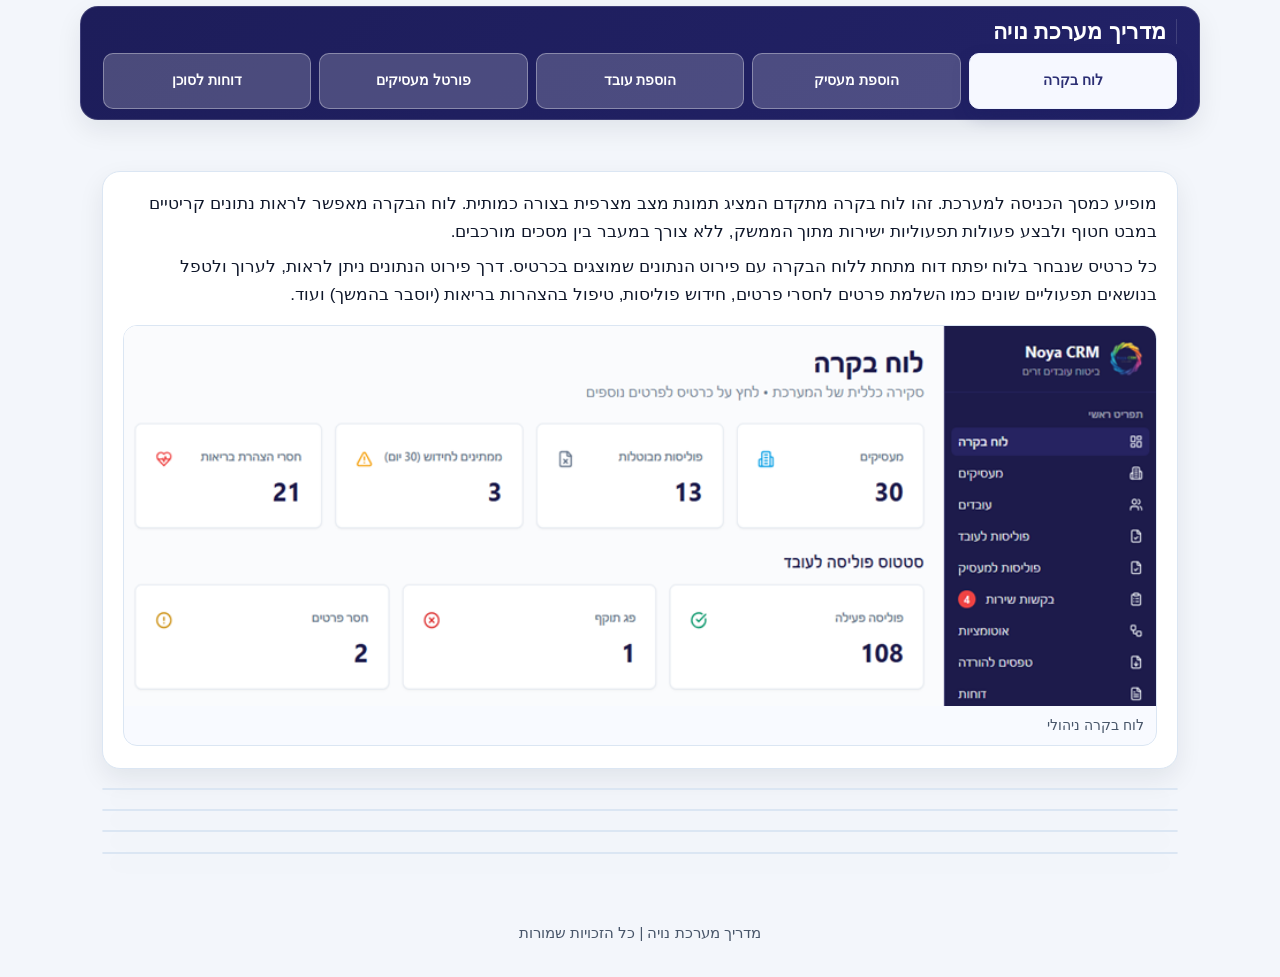
==== index.html @ 9ccfe932 "Add files via upload" ====
<!doctype html>
<html lang="he" dir="rtl">
  <head>
    <meta charset="UTF-8">
    <meta name="viewport" content="width=device-width, initial-scale=1.0, viewport-fit=cover">
    <title>מדריך מערכת נויה</title>
    <link rel="stylesheet" href="styles.css">
  </head>
  <body>
    <header class="hero">
      <div class="container hero-shell">
        <div class="hero-top">
          <div class="brand-lockup">
            <div class="brand-text">
              <h1>מדריך מערכת נויה</h1>
            </div>
          </div>
        </div>
        <div class="topic-tabs" role="tablist" aria-label="נושאים מרכזיים">
          <button class="topic-tab is-active" type="button" data-target="dashboard" aria-pressed="true">לוח בקרה</button>
          <button class="topic-tab" type="button" data-target="new-employer" aria-pressed="false">הוספת מעסיק</button>
          <button class="topic-tab" type="button" data-target="new-employee" aria-pressed="false">הוספת עובד</button>
          <button class="topic-tab" type="button" data-target="portal" aria-pressed="false">פורטל מעסיקים</button>
          <button class="topic-tab" type="button" data-target="agent-reports" aria-pressed="false">דוחות לסוכן</button>
        </div>
      </div>
    </header>
    <main class="container">
      <section class="card section topic-section" id="dashboard">
        <details class="topic-details">
          <summary class="topic-strip">
            <h2 class="topic-strip__title">לוח בקרה ניהולי</h2>
            <span class="topic-strip__chevron" aria-hidden="true"></span>
          </summary>
          <div class="topic-strip__body">
            <p>מופיע כמסך הכניסה למערכת. זהו לוח בקרה מתקדם המציג תמונת מצב מצרפית בצורה כמותית. לוח הבקרה מאפשר לראות נתונים קריטיים במבט חטוף ולבצע פעולות תפעוליות ישירות מתוך הממשק, ללא צורך במעבר בין מסכים מורכבים.</p>
            <p>כל כרטיס שנבחר בלוח יפתח דוח מתחת ללוח הבקרה עם פירוט הנתונים שמוצגים בכרטיס. דרך פירוט הנתונים ניתן לראות, לערוך ולטפל בנושאים תפעוליים שונים כמו השלמת פרטים לחסרי פרטים, חידוש פוליסות, טיפול בהצהרות בריאות (יוסבר בהמשך) ועוד.</p>
            <div class="gallery">
              <figure class="shot"><img loading="lazy" decoding="async" src="image-01.png" alt="לוח בקרה"><figcaption>לוח בקרה ניהולי</figcaption></figure>
            </div>
          </div>
        </details>
      </section>

      <section class="card section topic-section" id="new-employer">
        <details class="topic-details">
          <summary class="topic-strip">
            <h2 class="topic-strip__title">הוספת מעסיק חדש</h2>
            <span class="topic-strip__chevron" aria-hidden="true"></span>
          </summary>
          <div class="topic-strip__body">
        <p>בתפריט מעסיקים נלחץ על הוספת מעסיק.</p>
        <p>יפתח החלון:</p>
        <figure class="shot"><img loading="lazy" decoding="async" src="image-02.png" alt="דוח מתחת ללוח"><figcaption style="color:rgb(6, 6, 85); font-weight: bold;">חשוב למלא את כל השדות החובה בפרטי המעסיק</figcaption></figure>
        <p>לאחר מילוי פרטי המעסיק נדרש ללחוץ על כפתור "שמור" כדי לנהל את הפוליסה תחת כרטיסיה "ניהול פוליסה למעסיק".</p>
        <p style="margin-top: 1.5rem;">לאחר שמירת המעסיק יפתח חלון להוספת פוליסה למעסיק.
        נדרש למלא את כל שדות החובה. ביחס לארץ המוצא וקופת חולים – אלה יהיו נתוני ברירת המחדל של כל  עובד וגם נתוני השפה המתאימה להצהרת הבריאות.</p>
        <figure class="shot"><img loading="lazy" decoding="async" src="image-03.png" alt="מסך המשך"><figcaption style="color:rgb(6, 6, 85); font-weight: bold;">חשוב למלא שדות חיוניים: חברת הביטוח, מספר פוליסה, קופת חולים, ענף ועוד</figcaption></figure>
        <p style="margin-top: 1.5rem;">ניתן להוסיף עובדים חדשים למעסיק דרך כרטיס המעסיק באמצעות כפתור "הוסף עובד חדש למעסיק זה".</p>
        <figure class="shot5" ><img loading="lazy" decoding="async" src="image-05.png" alt="איזור הוספת עובד">
        </p>נבחר בתפריט מעסיקים ונוודא כי המעסיק הצטרף לרשימת המעסיקים הקיימת.</p>
        <figure class="shot"><img loading="lazy" decoding="async" src="image-06.png" alt="פרטי מעסיק"><figcaption>מילוי פרטי מעסיק</figcaption></figure>
        </div>
        </details>
      </section>

      <section class="card section topic-section" id="new-employee">
        <details class="topic-details">
          <summary class="topic-strip">
            <h2 class="topic-strip__title">הוספת עובד</h2>
            <span class="topic-strip__chevron" aria-hidden="true"></span>
          </summary>
          <div class="topic-strip__body">
        <p>ניתן לבצע הוספת עובד בודד בכמה אפשרויות:</p>
        <p style="font-weight: bold;">אפשרות א:</p>
        <p>כניסה לפרטי המעסיק, לחיצה על כפתור ואז בתחתית כרטיס המעסיק נוכל לבחור בכפתור "הוסף עובד חדש למעסיק זה".</p>
        <figure class="shot shot--original"><img loading="lazy" decoding="async" src="image-05.png" alt="אפשרות א"><figcaption>הוספת עובד מתוך כרטיס המעסיק</figcaption></figure>
        <p style="font-weight: bold;margin-top: 1.5rem;">אפשרות ב:</p>
        <p>דרך תפריט עובדים, בחלק העליון נלחץ על כפתור.</p>
        <figure class="shot shot--original"><img loading="lazy" decoding="async" src="image-09.png" alt="אפשרות ב"><figcaption>הוספת עובד דרך תפריט עובדים</figcaption></figure>
        <p style="font-weight: bold;margin-top: 1.5rem;">אפשרות ג:</p>
        <p>מיועדת לטעינה במסה של עובדים. נבחר בתפריט "אוטומציות". במסך שיפתח נבחר ב:</p>
        <figure class="shot shot--original"><img loading="lazy" decoding="async" src="image-10.png" alt="אפשרות ב"><figcaption>הוספת עובד דרך תפריט עובדים</figcaption></figure>
        <p>יפתח מסך שבו ניתן להוריד מבנה קובץ excel לצורך טעינת העובדים. לאחר הורדה ומילוי הקובץ ניתן לטעון אותו למערכת.</p>
        
        <figure class="shot shot--original"><img loading="lazy" decoding="async" src="image-11.png" alt="אוטומציות"><figcaption>טעינת עובדים באוטומציות</figcaption></figure>
        <figure class="shot shot--original"><img loading="lazy" decoding="async" src="image-12.png" alt="מבנה קובץ אקסל"><figcaption>הורדת מבנה קובץ Excel</figcaption></figure>
        <p style="font-weight: bold;margin-top: 1.5rem;">מסך הוספת עובד בודד:</p>
        <p>נדרש למלא את כל שדות החובה בפרטי העובד ולבצע שמור. לאחר שנבצע שמור נוכל לנהל את הפוליסה של העובד.</p>
        <figure class="shot shot--original"><img loading="lazy" decoding="async" src="image-13.png" alt="מסך הוספת עובד"><figcaption>מסך הוספת עובד בודד</figcaption></figure>
        <p>במסך ניהול הפוליסה נמלא את פרטי הפוליסה של העובד. אם אין עדיין פוליסה ואין עדיין הצהרת בריאות אז נבצע תחילה תהליך בכרטיסיית ניהול הצהרת בריאות.</p>
        <figure class="shot shot--original"><img loading="lazy" decoding="async" src="image-14.png" alt="ניהול הצהרת בריאות"><figcaption>כרטיסיית ניהול הצהרת בריאות</figcaption></figure>
        <p>במסך זה ניצור קישור הצהרת בריאות לעובד על ידי לחיצה על כפתור "צור קישור לחתימה". יפתח החלון הבא:</p>
        <figure class="shot shot--original"><img loading="lazy" decoding="async" src="image-15.png" alt="יצירת קישור"><figcaption>יצירת קישור לחתימה</figcaption></figure>
        <p>בחלון זה נפתחה שפת ברירת מחדל בהתאם לפרטי העובד או פרטי המעסיק. ניתן באמצעות תיבת הבחירה לבחור בשפה אחרת. קיים מגוון רחב של שפות להצהרת הבריאות. לאחר שנלחץ על "צור קישור" יפתח לנו החלון הבא:</p>
        <figure class="shot shot--original"><img loading="lazy" decoding="async" src="image-16.png" alt="בחירת שפה"><figcaption>שליחת קישור לעובד</figcaption></figure>
        <p>במסך יצירת הקישור נקבל חיווי שהופק קישור.</p>
        <figure class="shot shot--original"><img loading="lazy" decoding="async" src="image-17.png" alt="חיווי קישור"><figcaption>חיווי על הפקת קישור</figcaption></figure>
        <p>ניתן לשלוח את הקישור ב-WhatsApp או להעתיק אותו ולשלוח אותו בדרך אחרת. לאחר ששלחנו את הקישור לעובד, ברגע שהוא יפתח אותו הוא יקבל מסך שבו יצטרך להקליד קוד שהינו 4 ספרות אחרונות במספר הדרכון. לאחר אישור תפתח הצהרת הבריאות בשפה שנבחרה.</p>
        <figure class="shot shot--original"><img loading="lazy" decoding="async" src="image-18.png" alt="שליחת קישור"><figcaption> הצהרת בריאות של העובד בשפה שנבחרה</figcaption></figure>
        <p>בהצהרת הבריאות שבדוגמה נבחרה השפה הסינית. כל השדות מסומנים מראש.</p>
        <p>בתחתית הצהרת הבריאות נדרש לחתום על גבי המסך ולבצע שליחה של הצהרת הבריאות. ניתן להחליף את שפת הצהרת הבריאות לעברית וזאת לטובת הנציג של העובד במידה ויש לעובד שאלות. החלפת השפה תתבצע בכפתור הימני העליון שמסומן כגלובוס.</p>
        <p style="margin-top:1.5rem;">לאחר שהעובד חתם על הצהרת הבריאות ושלח אותה ,יתקבל סטטוס שנתקבלה הצהרת הבריאות.</p>
        <p>נדרש לבדוק את הצהרת הבריאות ולקבוע את הסטטוס התפעולי שלה.</p>
        <p style="margin-top:1.5rem;">לאחר שנתקבלה הצהרת הבריאות ונמצאה כתקינה, יש להפיק את הפוליסה בחברת הביטוח, לקבל מספר פוליסה ומספר קופת חולים.</p>
        <p>נעדכן במערכת את מספר הפוליסה ומספר קופת חולים וכעת ניתן להפיק לעובד כרטיס קופת חולים ואישור ביטוח.</p>
        <figure class="shot shot--original"><img loading="lazy" decoding="async" src="image-19.png" alt="הצהרת בריאות בשפה זרה">
        <figure class="shot shot--original"><img loading="lazy" decoding="async" src="image-20.png" alt="הפקת כרטיס קופת חולים"><figcaption>הפקת כרטיס קופת חולים</figcaption></figure>
        <figure class="shot shot--original" style="margin-top: 2rem;"><img loading="lazy" decoding="async" src="image-21.png" alt="הפקת אישור ביטוח "><figcaption>הפקת אישור ביטוח</figcaption></figure>
     
      </div>
        </details>
      </section>

      <section class="card section topic-section" id="portal">
        <details class="topic-details">
          <summary class="topic-strip">
            <h2 class="topic-strip__title">פורטל מעסיקים</h2>
            <span class="topic-strip__chevron" aria-hidden="true"></span>
          </summary>
          <div class="topic-strip__body">
        <p>בפורטל מעסיקים, בדף הכניסה קיים לוח הבקרה בדומה ללוח הבקרה בכניסת סוכן. בשונה מלוח הבקרה לסוכן, כל שינוי שהמעסיק מעוניין לבצע מתבטא בהגשת בקשה לסוכן באמצעות הפורטל.</p>
        <figure class="shot shot--original"><img loading="lazy" decoding="async" src="image-22.png" alt="פורטל מעסיקים"></figure>
        <p style="font-weight:bold;margin-top: 1.5rem;">כרטיס המעסיק</p>
        <p>בכרטיס המעסיק ניתן לראות את פרטי המעסיק, פרטי הפוליסה של המעסיק והסטטוס שלה וכן את ארכיון המסמכים. פעולות שיכול לבצע המעסיק הן רק בכרטיסיית ארכיון מסמכים – הוספת מסמך, מחיקת מסמך, הורדת מסמך. כל יתר השינויים ניתנים לביצוע על ידי הסוכן באמצעות בקשה דיגיטלית דרך המערכת.</p>
        <figure class="shot shot--original"><img loading="lazy" decoding="async" src="image-23.png" alt="פורטל מעסיקים"><figcaption>כרטיס מעסיק בפורטל מעסיקים</figcaption></figure>
        <p style="margin-top: 1.5rem;">בלחיצה על בקשת שינוי יפתח חלון הגשת הבקשה:</p>
        <figure class="shot shot--original"><img loading="lazy" decoding="async" src="image-24.png" alt="בקשת שינוי"><figcaption>פתיחת בקשת שינוי</figcaption></figure>
        <p style="margin-bottom:2.5rem;">במסך זה ניתן להגיש בקשות שינוי בנושאים שונים, בקשה להוספת עובדים, בקשה לעדכון פרטים וכל בקשה כללית אחרת. בתהליך הוספת עובד יכול המעסיק למלא את כל פרטי העובד, לבצע את הליך הצהרת הבריאות הכולל משלוח הצהרת בריאות דיגיטלית לעובד וכן לתייק מסמכים בארכיון המסמך. פעילות זו הינה יעילה, ללא ניירות, מקצרת את זמן הפקת הפוליסה לעובד וחוסכת עבודה מהסוכן.</p>
        <figure class="shot shot--original"><img loading="lazy" decoding="async" src="image-25.png" alt="כרטיס מעסיק"></figure>   
        <p>בשלב הסיום, בלחיצה על אישור נפתחת בקשה אצל הסוכן בסטטוס ממתין לאישור. בלוח הבקרה של המעסיק מתעדכן מספר כמות הבקשות הממתינות לאישור. הסוכן מקבל מיידית את הבקשה אצלו בפורטל ויכול לטפל בבקשה.</p>
        <p>הסוכן עובר על הבקשה ובסוף מאשר את הבקשה או דוחה אותה. לאחר אישור או דחייה מתעדכן הסטטוס של הבקשה. במסגרת הוספת עובד, במידה והמעסיק דאג גם להצהרת הבריאות והעובד חתם עליה דיגיטלית, נותר לסוכן להקים את הפוליסה ולעדכן את מספר הפוליסה ומספר קופת חולים.</p>
        

        <p><strong>פעולות נוספות בפורטל מעסיק:</strong></p>
        <p>צפייה בפרטי העובדים</p>
        <p>צפיה בפוליסות של העובדים וסטטוסים</p>
        <p>הפקת קישורים להצהרת בריאות, הפקת כרטיס קופת חולים והפקת אישורי ביטוח</p>
        <p style="margin-bottom: 1.1rem;font-weight: bolder;">דוחות למעסיק</p>
        <figure class="shot shot--original"><img loading="lazy" decoding="async" src="image-26.png" alt="סטטוס בקשה"><figcaption>סטטוס בקשות בפורטל</figcaption></figure>
        <p style="margin-top:1.5rem">בכל כרטיסיית משנה ניתן לבחור את השדות שיופיעו בדוח. בגמר הבחירה נפיק את הדוח והוא יצטרף לרשימת הדוחות שהופקו. כל דוח ניתן להורדה כקובץ excel באמצעות לחיצה על הכפתור "ייצוא לאקסל", ניתן לבצע תצוגה מקדימה ואף ניתן למחיקה</p>
        <p>תצוגת דוח ברשימת הדוחות:</p> 
        <figure class="shot shot--original"><img loading="lazy" decoding="async" src="image-27.png" alt="רשימת דוחות"></figure>
        <p>תצוגת מקדימה של דוח:</p> 
        <figure class="shot shot--original"><img loading="lazy" decoding="async" src="image-28.png" alt="רשימת דוחות"></figure>
      </div>
        </details>
      </section>


      <section class="card section topic-section" id="agent-reports">
        <details class="topic-details">
          <summary class="topic-strip">
            <h2 class="topic-strip__title">דוחות לסוכן</h2>
            <span class="topic-strip__chevron" aria-hidden="true"></span>
          </summary>
          <div class="topic-strip__body">
        <p>בתפריט הראשי נלחץ על דוחות. במסך הראשי נראה דוחות קיימים שהופקו על ידי הסוכן.</p>
        <p>ניתן לצפות בדוחות קיימים וכן ניתן להפיק דוח חדש.</p>
        <p style="margin:1.5rem 0">תצוגת רשימת הדוחות שהופקו</p>
        <figure class="shot shot--original"><img loading="lazy" decoding="async" src="image-29.png" alt="רשימת דוחות"><figcaption>תצוגת דוח קיים</figcaption></figure>
        <p style="margin:1.5rem 0">האפשרויות של הסוכן בהפקת דוחות הן רבות ומגוונות. בכל אחד מהסוגים ניתן לבחור את השדות להצגה.</p>
        <p>לייצר דוחות שונים ומגוונים. לצורך ייצור דוח נלחץ בתפריט על דוחות. במסך שיפתח נוכל לראות רשימה של כל הדוחות שהופקו עד כה וכן ניתן לבצע הוספת דוח חדש על ידי לחיצה על הכפתור "דוח חדש". יפתח החלון הבא:</p>
        <figure class="shot shot--original"><img loading="lazy" decoding="async" src="image-30.png" alt="תצוגה מקדימה"><figcaption>תצוגה מקדימה של דוח</figcaption></figure>

        <p>בכל כרטיסיית משנה ניתן לבחור את השדות שיופיעו בדוח. בגמר הבחירה נפיק את הדוח והוא יצטרף לרשימת הדוחות שהופקו. כל דוח ניתן להורדה כקובץ excel באמצעות לחיצה על הכפתור "ייצוא לאקסל", ניתן לבצע תצוגה מקדימה ואף ניתן למחיקה.</p>
        <figure class="shot shot--original"><img loading="lazy" decoding="async" src="image-28.png" alt="שדות בדוח"><figcaption>בחירת שדות לדוח</figcaption></figure>
          </div>
        </details>
      </section>
    </main>

    <footer class="container">
      מדריך מערכת נויה | כל הזכויות שמורות
    </footer>
    <script>
      (function () {
        var tabs = Array.prototype.slice.call(document.querySelectorAll(".topic-tab"));
        var detailsList = Array.prototype.slice.call(document.querySelectorAll(".topic-section .topic-details"));
        var hero = document.querySelector(".hero");
        var main = document.querySelector("main");
        if (!tabs.length || !detailsList.length) return;

        function updateStickyOffset() {
          var stickyOffset = hero ? Math.ceil(hero.getBoundingClientRect().height) : 0;
          document.documentElement.style.setProperty("--sticky-offset", stickyOffset + "px");
        }

        function scrollToMainStart() {
          if (!main) return;
          var top = main.getBoundingClientRect().top + window.pageYOffset;
          var stickyOffset = hero ? hero.getBoundingClientRect().height : 0;
          var target = Math.max(0, top - stickyOffset - 8);
          window.scrollTo({ top: target, behavior: "smooth" });
        }

        function setActiveTopic(topicId, updateHash, shouldScroll) {
          var hasMatch = false;
          var activeSection = null;

          detailsList.forEach(function (detailsEl) {
            var parent = detailsEl.closest(".topic-section");
            var isTarget = parent && parent.id === topicId;
            detailsEl.open = isTarget;
            if (isTarget) {
              hasMatch = true;
              activeSection = parent;
            }
          });

          tabs.forEach(function (tab) {
            var active = tab.getAttribute("data-target") === topicId && hasMatch;
            tab.classList.toggle("is-active", active);
            tab.setAttribute("aria-pressed", active ? "true" : "false");
          });

          if (hasMatch && updateHash) {
            history.replaceState(null, "", "#" + topicId);
          }

          if (hasMatch && shouldScroll && activeSection) {
            scrollToMainStart();
          }

          return hasMatch;
        }

        function getTopicFromHash() {
          return (location.hash || "").replace(/^#/, "");
        }

        tabs.forEach(function (tab) {
          tab.addEventListener("click", function () {
            var targetId = tab.getAttribute("data-target");
            setActiveTopic(targetId, true, true);
          });
        });

        window.addEventListener("hashchange", function () {
          var hashTopic = getTopicFromHash();
          if (!setActiveTopic(hashTopic, false, false)) {
            setActiveTopic("dashboard", false, false);
          }
        });

        updateStickyOffset();
        window.addEventListener("resize", updateStickyOffset);

        var initialTopic = getTopicFromHash() || "dashboard";
        if (!setActiveTopic(initialTopic, false, false)) {
          setActiveTopic("dashboard", false, false);
        }
      })();
    </script>
  </body>
</html>
---- styles.css ----
:root {
  --bg: #f3f6fb;
  --surface: #ffffff;
  --surface-soft: #f8faff;
  --text: #0f172a;
  --muted: #475569;
  --primary: #1e1f5f;
  --primary-soft: #ecebfd;
  --border: #dbe6f3;
  --shadow: 0 10px 26px rgba(15, 23, 42, 0.08);
  --sticky-offset: 220px;
}

* {
  box-sizing: border-box;
}

html {
  -webkit-text-size-adjust: 100%;
  text-size-adjust: 100%;
  scroll-behavior: smooth;
  overflow-x: hidden;
}

body {
  margin: 0;
  font-family: "Segoe UI", "Helvetica Neue", Arial, sans-serif;
  background: var(--bg);
  color: var(--text);
  line-height: 1.65;
  font-size: clamp(0.9375rem, 0.88rem + 0.35vw, 1.0625rem);
  max-width: 100%;
  overflow-x: hidden;
}

/* מדיה וגרפיקה — ללא גלילה אופקית */
img,
video,
canvas,
svg {
  max-width: 100%;
  height: auto;
}

.container {
  width: 100%;
  max-width: 1120px;
  margin-inline: auto;
  padding-inline-start: max(clamp(0.75rem, 3.5vw, 1.35rem), env(safe-area-inset-left, 0px));
  padding-inline-end: max(clamp(0.75rem, 3.5vw, 1.35rem), env(safe-area-inset-right, 0px));
}

.hero {
  background: transparent;
  color: #fff;
  padding-block: 0.35rem 0;
  padding-inline: 0;
  position: sticky;
  top: 0;
  z-index: 1000;
}

.hero-shell {
  background: linear-gradient(135deg, #1d1d5a, #222267);
  box-shadow: var(--shadow);
  border: 1px solid rgba(255, 255, 255, 0.14);
  border-radius: clamp(14px, 2.5vw, 18px);
  padding-block: clamp(0.45rem, 1.8vw, 0.75rem) clamp(0.4rem, 1.5vw, 0.65rem);
}

.hero-top {
  display: flex;
  align-items: center;
  min-width: 0;
}

.brand-lockup {
  display: flex;
  align-items: center;
  gap: clamp(0.5rem, 1.7vw, 0.8rem);
  min-width: 0;
  width: 100%;
}

.brand-logo {
  width: min(92px, 26vw);
  max-width: 100%;
  height: auto;
  flex-shrink: 0;
  border-radius: 6px;
}

.brand-text {
  border-inline-start: 1px solid rgba(255, 255, 255, 0.14);
  padding-inline-start: clamp(0.45rem, 1.5vw, 0.65rem);
  min-width: 0;
  flex: 1;
}

.hero h1 {
  margin: 0;
  font-size: clamp(1.02rem, 2.5vw, 1.38rem);
  letter-spacing: 0.01em;
  line-height: 1.15;
  word-wrap: break-word;
  overflow-wrap: anywhere;
}

.hero p {
  margin: 0;
  color: rgba(255, 255, 255, 0.92);
  max-width: 68ch;
  overflow-wrap: anywhere;
}

.topic-tabs {
  margin-top: clamp(0.35rem, 1vw, 0.55rem);
  display: grid;
  grid-template-columns: repeat(5, minmax(0, 1fr));
  gap: clamp(0.3rem, 1vw, 0.5rem);
}

.topic-tab {
  width: 100%;
  min-height: clamp(38px, 4.5vw, 56px);
  border: 1px solid rgba(255, 255, 255, 0.34);
  border-radius: 10px;
  background: rgba(255, 255, 255, 0.2);
  color: #fff;
  font: inherit;
  font-size: clamp(0.72rem, 1.1vw, 0.86rem);
  line-height: 1.15;
  font-weight: 600;
  padding: 0.35rem 0.4rem;
  text-align: center;
  cursor: pointer;
  transition: transform 0.16s ease, background 0.16s ease, border-color 0.16s ease, box-shadow 0.16s ease;
  -webkit-tap-highlight-color: transparent;
}

.topic-tab:hover {
  transform: translateY(-1px);
  border-color: rgba(255, 255, 255, 0.52);
  background: rgba(255, 255, 255, 0.3);
}

.topic-tab:focus-visible {
  outline: 2px solid #fff;
  outline-offset: 2px;
}

.topic-tab.is-active {
  background: #f6f8ff;
  color: #2c2f74;
  border-color: #eef2ff;
  box-shadow: 0 8px 18px rgba(16, 22, 86, 0.18);
}

.meta {
  display: inline-block;
  margin-top: 1.1rem;
  padding: 0.45rem 0.8rem;
  border-radius: 999px;
  background: rgba(255, 255, 255, 0.12);
  border: 1px solid rgba(255, 255, 255, 0.16);
  font-size: 0.92rem;
}

main {
  padding-block: clamp(1.25rem, 4vw, 2rem) clamp(1.5rem, 5vw, 3rem);
  padding-inline: 0;
  min-width: 0;
}

.card {
  background: var(--surface);
  border: 1px solid var(--border);
  border-radius: clamp(14px, 2.5vw, 18px);
  padding: 1.3rem 1.3rem 1.4rem;
  box-shadow: var(--shadow);
  max-width: 100%;
  min-width: 0;
}

.toc ol {
  margin: 0.5rem 0 0;
  padding-inline-start: 1.2rem;
}

.toc li {
  margin: 0.3rem 0;
}

.section {
  margin-top: 1.2rem;
  scroll-margin-top: calc(var(--sticky-offset) + 1rem);
}

.section h2 {
  margin: 0 0 0.65rem;
  color: var(--primary);
  font-size: clamp(1.25rem, 2.4vw, 1.65rem);
}

/* נושאים מתקפלים (סטריפ + פירוט) */
.topic-section.card {
  padding: 0;
  overflow: hidden;
}

.topic-details {
  margin: 0;
  min-width: 0;
}

.topic-strip {
  display: flex;
  align-items: center;
  justify-content: space-between;
  gap: 0.65rem;
  min-height: 3rem;
  padding-block: clamp(0.75rem, 2.5vw, 1rem);
  padding-inline: clamp(0.75rem, 3vw, 1.25rem);
  cursor: pointer;
  list-style: none;
  background: linear-gradient(180deg, var(--surface-soft), var(--surface));
  border-bottom: 1px solid var(--border);
  user-select: none;
  transition: background 0.15s ease, border-color 0.15s ease;
  -webkit-tap-highlight-color: transparent;
}

.topic-strip {
  display: none;
}

.topic-strip::-webkit-details-marker {
  display: none;
}

.topic-strip::marker {
  content: "";
}

.topic-strip:hover {
  background: var(--primary-soft);
  border-color: #c9d6ea;
}

.topic-details[open] > .topic-strip {
  border-bottom-color: var(--border);
  background: var(--surface-soft);
}

.topic-strip__title {
  margin: 0;
  flex: 1 1 auto;
  min-width: 0;
  text-align: start;
  color: var(--primary);
  font-size: clamp(1.05rem, 3.2vw, 1.65rem);
  font-weight: 700;
  line-height: 1.25;
  overflow-wrap: anywhere;
}

.section.topic-section h2.topic-strip__title {
  margin: 0;
}

.topic-strip__chevron {
  flex-shrink: 0;
  width: 0.55rem;
  height: 0.55rem;
  border-inline-end: 2px solid var(--primary);
  border-block-end: 2px solid var(--primary);
  transform: rotate(-45deg);
  margin-block-start: -0.2rem;
  transition: transform 0.2s ease;
}

.topic-details[open] .topic-strip__chevron {
  transform: rotate(135deg);
  margin-block-start: 0.15rem;
}

.topic-strip__body {
  padding-block: clamp(0.85rem, 2.8vw, 1.1rem) clamp(1rem, 3vw, 1.35rem);
  padding-inline: clamp(0.65rem, 3vw, 1.3rem);
  min-width: 0;
}

.topic-details:not([open]) .topic-strip__body {
  display: none;
}

.topic-strip__body > p:first-child,
.topic-strip__body > figure:first-child {
  margin-top: 0;
}

.section p {
  margin: 0.45rem 0;
  overflow-wrap: anywhere;
}

.section ul {
  margin: 0.45rem 0 0;
  padding-inline-start: 1.2rem;
}

.hint {
  margin-top: 0.8rem;
  border-inline-start: 4px solid var(--primary);
  background: var(--primary-soft);
  border-radius: 8px;
  padding: 0.65rem 0.75rem;
}

.gallery {
  display: grid;
  grid-template-columns: minmax(0, 1fr);
  gap: 0.95rem;
  margin-top: 0.95rem;
  width: 100%;
  min-width: 0;
}

.shot {
  margin: 0;
  border: 1px solid var(--border);
  background: var(--surface-soft);
  border-radius: clamp(10px, 2vw, 14px);
  overflow: hidden;
  width: 100%;
  max-width: 100%;
  min-width: 0;
}

.shot3,
.shot4 {
  margin: 0;
  border: 1px solid var(--border);
  background: var(--surface-soft);
  border-radius: clamp(10px, 2vw, 14px);
  overflow: hidden;
  width: 100%;
  max-width: 100%;
  min-width: 0;
}

.shot img,
.shot3 img,
.shot4 img {
  width: 100%;
  max-width: 100%;
  height: auto;
  display: block;
  object-fit: contain;
  object-position: top center;
  background: #fff;
}

.shot figcaption,
.shot3 figcaption,
.shot4 figcaption {
  padding: clamp(0.45rem, 2vw, 0.52rem) clamp(0.55rem, 2vw, 0.75rem) clamp(0.5rem, 2vw, 0.62rem);
  color: var(--muted);
  font-size: clamp(0.8rem, 2.4vw, 0.89rem);
  line-height: 1.45;
  overflow-wrap: anywhere;
}

.shot--original {
  width: fit-content;
  max-width: 100%;
}

.shot--original img {
  width: auto;
  max-width: 100%;
}

footer {
  color: var(--muted);
  font-size: clamp(0.82rem, 2.2vw, 0.92rem);
  text-align: center;
  padding-block: 1.2rem max(2rem, env(safe-area-inset-bottom, 0px));
  padding-inline: 0;
  overflow-wrap: anywhere;
}

p {
  margin: 0.8rem 0;
  overflow-wrap: anywhere;
}

.topic-strip__body p,
.topic-strip__body .gallery {
  max-width: 100%;
}

strong {
  overflow-wrap: anywhere;
}

@media (max-width: 840px) {
  .brand-lockup {
    flex-direction: column;
    align-items: flex-start;
    gap: 0.9rem;
  }

  .brand-text {
    border-inline-start: 0;
    border-top: 1px solid rgba(255, 255, 255, 0.14);
    padding-inline-start: 0;
    padding-top: clamp(0.75rem, 2.5vw, 0.9rem);
    width: 100%;
  }

  .brand-logo {
    width: min(78px, 25vw);
  }

  .gallery {
    grid-template-columns: minmax(0, 1fr);
    gap: clamp(0.65rem, 2vw, 0.95rem);
  }

  .topic-tabs {
    grid-template-columns: repeat(3, minmax(0, 1fr));
  }
}

@media (max-width: 480px) {
  .topic-tabs {
    grid-template-columns: repeat(2, minmax(0, 1fr));
    gap: 0.45rem;
  }

  .topic-tab {
    min-height: 34px;
    font-size: 0.72rem;
    padding: 0.25rem 0.3rem;
  }
}

@media (prefers-reduced-motion: reduce) {
  html {
    scroll-behavior: auto;
  }

  .topic-strip,
  .topic-strip__chevron,
  .topic-tab {
    transition: none;
  }
}

@media print {
  body {
    background: #fff;
  }

  .hero {
    position: static;
    padding: 0;
  }

  .hero-shell {
    box-shadow: none;
    border: 1px solid #ccc;
    border-radius: 0;
    padding: 1rem 0;
  }

  .topic-tabs {
    display: none;
  }

  .card,
  .shot {
    box-shadow: none;
    break-inside: avoid;
  }

  .topic-strip {
    cursor: default;
    border-bottom: 1px solid #ccc;
  }

  .topic-strip__chevron {
    display: none;
  }

  .topic-details > .topic-strip__body {
    display: block !important;
  }
}
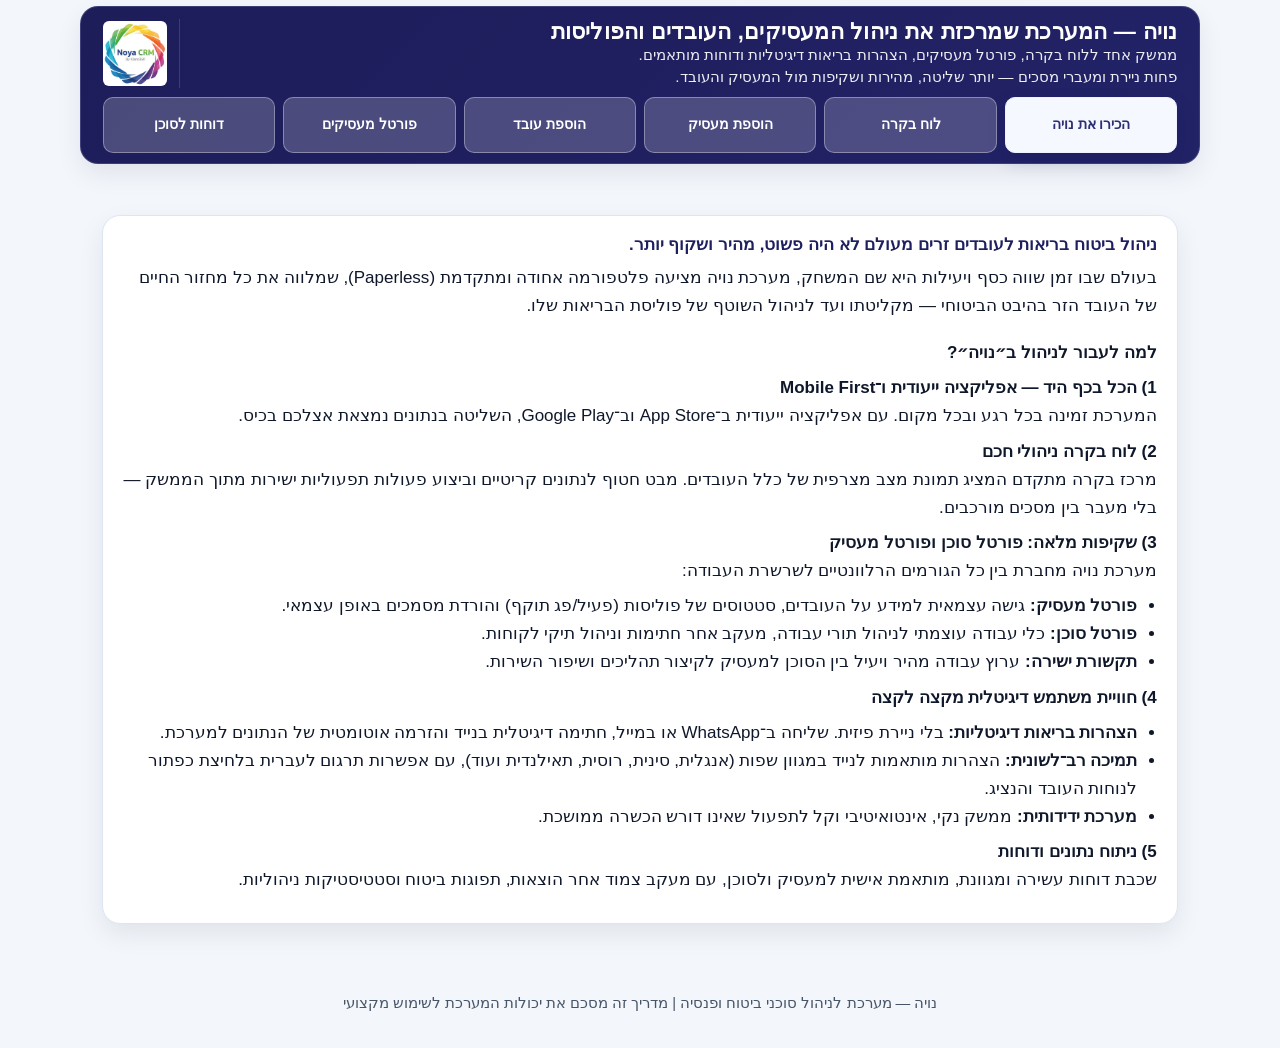
==== commit 1ff21f0a: "Transform the guide into a marketing-first tab experience and add branded header visuals. This updat" ====
--- a/index.html
+++ b/index.html
@@ -3,7 +3,8 @@
   <head>
     <meta charset="UTF-8">
     <meta name="viewport" content="width=device-width, initial-scale=1.0, viewport-fit=cover">
-    <title>מדריך מערכת נויה</title>
+    <meta name="description" content="נויה — מערכת ניהול מתקדמת לסוכני ביטוח ופנסיה: לוח בקרה, פורטל מעסיקים, הצהרות בריאות דיגיטליות בשפות שונות, דוחות ואוטומציות. המדריך המלא.">
+    <title>נויה | מדריך המערכת — ניהול חכם של מעסיקים, עובדים ופוליסות</title>
     <link rel="stylesheet" href="styles.css">
   </head>
   <body>
@@ -11,13 +12,23 @@
       <div class="container hero-shell">
         <div class="hero-top">
           <div class="brand-lockup">
+            <img
+              class="brand-logo"
+              src="noyaLogo.jpg"
+              alt="לוגו מערכת נויה"
+              loading="lazy"
+              decoding="async"
+              onerror="if(this.dataset.fallback){this.style.display='none';}else{this.dataset.fallback='1';this.src='logo.png';}"
+            >
             <div class="brand-text">
-              <h1>מדריך מערכת נויה</h1>
+              <h1>נויה — המערכת שמרכזת את ניהול המעסיקים, העובדים והפוליסות</h1>
+              <p class="hero-tagline">ממשק אחד ללוח בקרה, פורטל מעסיקים, הצהרות בריאות דיגיטליות ודוחות מותאמים. פחות ניירת ומעברי מסכים — יותר שליטה, מהירות ושקיפות מול המעסיק והעובד.</p>
             </div>
           </div>
         </div>
         <div class="topic-tabs" role="tablist" aria-label="נושאים מרכזיים">
-          <button class="topic-tab is-active" type="button" data-target="dashboard" aria-pressed="true">לוח בקרה</button>
+          <button class="topic-tab is-active" type="button" data-target="overview" aria-pressed="true">הכירו את נויה</button>
+          <button class="topic-tab" type="button" data-target="dashboard" aria-pressed="false">לוח בקרה</button>
           <button class="topic-tab" type="button" data-target="new-employer" aria-pressed="false">הוספת מעסיק</button>
           <button class="topic-tab" type="button" data-target="new-employee" aria-pressed="false">הוספת עובד</button>
           <button class="topic-tab" type="button" data-target="portal" aria-pressed="false">פורטל מעסיקים</button>
@@ -26,6 +37,35 @@
       </div>
     </header>
     <main class="container">
+      <section class="card section topic-section" id="overview">
+        <details class="topic-details">
+          <summary class="topic-strip">
+            <h2 class="topic-strip__title">הכירו את מערכת נויה: המהפכה הדיגיטלית בניהול ביטוח עובדים זרים</h2>
+            <span class="topic-strip__chevron" aria-hidden="true"></span>
+          </summary>
+          <div class="topic-strip__body">
+            <p class="topic-value">ניהול ביטוח בריאות לעובדים זרים מעולם לא היה פשוט, מהיר ושקוף יותר.</p>
+            <p>בעולם שבו זמן שווה כסף ויעילות היא שם המשחק, מערכת נויה מציעה פלטפורמה אחודה ומתקדמת (Paperless), שמלווה את כל מחזור החיים של העובד הזר בהיבט הביטוחי — מקליטתו ועד לניהול השוטף של פוליסת הבריאות שלו.</p>
+            <p style="font-weight:700; margin-top:1.2rem;">למה לעבור לניהול ב״נויה״?</p>
+            <p><strong>1) הכל בכף היד — אפליקציה ייעודית ו־Mobile First</strong><br>המערכת זמינה בכל רגע ובכל מקום. עם אפליקציה ייעודית ב־App Store וב־Google Play, השליטה בנתונים נמצאת אצלכם בכיס.</p>
+            <p><strong>2) לוח בקרה ניהולי חכם</strong><br>מרכז בקרה מתקדם המציג תמונת מצב מצרפית של כלל העובדים. מבט חטוף לנתונים קריטיים וביצוע פעולות תפעוליות ישירות מתוך הממשק — בלי מעבר בין מסכים מורכבים.</p>
+            <p><strong>3) שקיפות מלאה: פורטל סוכן ופורטל מעסיק</strong><br>מערכת נויה מחברת בין כל הגורמים הרלוונטיים לשרשרת העבודה:</p>
+            <ul>
+              <li><strong>פורטל מעסיק:</strong> גישה עצמאית למידע על העובדים, סטטוסים של פוליסות (פעיל/פג תוקף) והורדת מסמכים באופן עצמאי.</li>
+              <li><strong>פורטל סוכן:</strong> כלי עבודה עוצמתי לניהול תורי עבודה, מעקב אחר חתימות וניהול תיקי לקוחות.</li>
+              <li><strong>תקשורת ישירה:</strong> ערוץ עבודה מהיר ויעיל בין הסוכן למעסיק לקיצור תהליכים ושיפור השירות.</li>
+            </ul>
+            <p><strong>4) חוויית משתמש דיגיטלית מקצה לקצה</strong></p>
+            <ul>
+              <li><strong>הצהרות בריאות דיגיטליות:</strong> בלי ניירת פיזית. שליחה ב־WhatsApp או במייל, חתימה דיגיטלית בנייד והזרמה אוטומטית של הנתונים למערכת.</li>
+              <li><strong>תמיכה רב־לשונית:</strong> הצהרות מותאמות לנייד במגוון שפות (אנגלית, סינית, רוסית, תאילנדית ועוד), עם אפשרות תרגום לעברית בלחיצת כפתור לנוחות העובד והנציג.</li>
+              <li><strong>מערכת ידידותית:</strong> ממשק נקי, אינטואיטיבי וקל לתפעול שאינו דורש הכשרה ממושכת.</li>
+            </ul>
+            <p><strong>5) ניתוח נתונים ודוחות</strong><br>שכבת דוחות עשירה ומגוונת, מותאמת אישית למעסיק ולסוכן, עם מעקב צמוד אחר הוצאות, תפוגות ביטוח וסטטיסטיקות ניהוליות.</p>
+          </div>
+        </details>
+      </section>
+
       <section class="card section topic-section" id="dashboard">
         <details class="topic-details">
           <summary class="topic-strip">
@@ -33,10 +73,11 @@
             <span class="topic-strip__chevron" aria-hidden="true"></span>
           </summary>
           <div class="topic-strip__body">
-            <p>מופיע כמסך הכניסה למערכת. זהו לוח בקרה מתקדם המציג תמונת מצב מצרפית בצורה כמותית. לוח הבקרה מאפשר לראות נתונים קריטיים במבט חטוף ולבצע פעולות תפעוליות ישירות מתוך הממשק, ללא צורך במעבר בין מסכים מורכבים.</p>
-            <p>כל כרטיס שנבחר בלוח יפתח דוח מתחת ללוח הבקרה עם פירוט הנתונים שמוצגים בכרטיס. דרך פירוט הנתונים ניתן לראות, לערוך ולטפל בנושאים תפעוליים שונים כמו השלמת פרטים לחסרי פרטים, חידוש פוליסות, טיפול בהצהרות בריאות (יוסבר בהמשך) ועוד.</p>
+            <p class="topic-value">תמונת מצב עסקית בזמן אמת — לפעולות, לא רק לנתונים.</p>
+            <p>לוח הבקרה הוא מסך הכניסה שלכם למערכת: תצוגה מסכמת וברורה של מה שדורש טיפול, מה מתקדם ואיפה יש הזדמנות לשפר שירות. במקום לרדוף אחרי מספרים מפוזרים, אתם רואים את התמונה המלאה — ומתחילים לעבוד.</p>
+            <p>כל כרטיס בלוח מוביל לדוח מפורט מתחתיו: משם אפשר לעמוק לתוך הפרטים, לערוך ולבצע פעולות תפעוליות — השלמת פרטים לחסרים, חידוש פוליסות, טיפול בהצהרות בריאות (מפורט בהמשך המדריך) ועוד — בלי לזלוג בין מסכים אינסופיים.</p>
             <div class="gallery">
-              <figure class="shot"><img loading="lazy" decoding="async" src="image-01.png" alt="לוח בקרה"><figcaption>לוח בקרה ניהולי</figcaption></figure>
+              <figure class="shot"><img loading="lazy" decoding="async" src="image-01.png" alt="לוח בקרה"><figcaption>לוח בקרה ניהולי — נקודת פתיחה אחת לכל מה שחשוב</figcaption></figure>
             </div>
           </div>
         </details>
@@ -49,18 +90,17 @@
             <span class="topic-strip__chevron" aria-hidden="true"></span>
           </summary>
           <div class="topic-strip__body">
-        <p>בתפריט מעסיקים נלחץ על הוספת מעסיק.</p>
-        <p>יפתח החלון:</p>
-        <figure class="shot"><img loading="lazy" decoding="async" src="image-02.png" alt="דוח מתחת ללוח"><figcaption style="color:rgb(6, 6, 85); font-weight: bold;">חשוב למלא את כל השדות החובה בפרטי המעסיק</figcaption></figure>
-        <p>לאחר מילוי פרטי המעסיק נדרש ללחוץ על כפתור "שמור" כדי לנהל את הפוליסה תחת כרטיסיה "ניהול פוליסה למעסיק".</p>
-        <p style="margin-top: 1.5rem;">לאחר שמירת המעסיק יפתח חלון להוספת פוליסה למעסיק.
-        נדרש למלא את כל שדות החובה. ביחס לארץ המוצא וקופת חולים – אלה יהיו נתוני ברירת המחדל של כל  עובד וגם נתוני השפה המתאימה להצהרת הבריאות.</p>
-        <figure class="shot"><img loading="lazy" decoding="async" src="image-03.png" alt="מסך המשך"><figcaption style="color:rgb(6, 6, 85); font-weight: bold;">חשוב למלא שדות חיוניים: חברת הביטוח, מספר פוליסה, קופת חולים, ענף ועוד</figcaption></figure>
-        <p style="margin-top: 1.5rem;">ניתן להוסיף עובדים חדשים למעסיק דרך כרטיס המעסיק באמצעות כפתור "הוסף עובד חדש למעסיק זה".</p>
-        <figure class="shot5" ><img loading="lazy" decoding="async" src="image-05.png" alt="איזור הוספת עובד">
-        </p>נבחר בתפריט מעסיקים ונוודא כי המעסיק הצטרף לרשימת המעסיקים הקיימת.</p>
-        <figure class="shot"><img loading="lazy" decoding="async" src="image-06.png" alt="פרטי מעסיק"><figcaption>מילוי פרטי מעסיק</figcaption></figure>
-        </div>
+            <p class="topic-value">מעסיק חדש בקצב עבודה מקצועי — עם ברירות מחדל שחוסכות זמן בהמשך הדרך.</p>
+            <p>בתפריט <strong>מעסיקים</strong> בוחרים <strong>הוספת מעסיק</strong> ונפתח טופס מסודר. מילוי מדויק של שדות החובה כבר בשלב הזה מונע תקלות ומקצר את הטיפול בפוליסה ובעובדים בהמשך.</p>
+            <figure class="shot"><img loading="lazy" decoding="async" src="image-02.png" alt="טופס הוספת מעסיק"><figcaption style="color:rgb(6, 6, 85); font-weight: bold;">טיפ מקצועי: השלימו את כל שדות החובה בפרטי המעסיק — זה הבסיס לכל הפעילות שתבוא אחר כך.</figcaption></figure>
+            <p>לאחר מילוי הפרטים לוחצים <strong>שמור</strong> ועוברים לניהול הפוליסה תחת הכרטיסייה <strong>ניהול פוליסה למעסיק</strong>.</p>
+            <p style="margin-top: 1.5rem;">מיד לאחר שמירת המעסיק נפתח חלון להוספת הפוליסה. כאן חשוב לדייק: <strong>ארץ מוצא</strong> ו<strong>קופת חולים</strong> יהפכו לברירת המחדל לכל העובדים תחת המעסיק, וגם ישפיעו על שפת ברירת המחדל להצהרת הבריאות — בחירה נכונה כאן חוסכת עדכונים חוזרים.</p>
+            <figure class="shot"><img loading="lazy" decoding="async" src="image-03.png" alt="ניהול פוליסה למעסיק"><figcaption style="color:rgb(6, 6, 85); font-weight: bold;">שדות מפתח: חברת הביטוח, מספר פוליסה, קופת חולים, ענף ושאר הפרטים הנדרשים — כדי שהמערכת תעבוד בשבילכם, לא נגדכם.</figcaption></figure>
+            <p style="margin-top: 1.5rem;">רוצים להרחיב את כוח האדם? אפשר להוסיף עובדים חדשים ישירות מכרטיס המעסיק בלחיצה על <strong>הוסף עובד חדש למעסיק זה</strong> — זרימה רציפה ממעסיק לעובד.</p>
+            <figure class="shot shot--original"><img loading="lazy" decoding="async" src="image-05.png" alt="אזור הוספת עובד מכרטיס מעסיק"><figcaption>הוספת עובד ישירות מתוך כרטיס המעסיק</figcaption></figure>
+            <p>לבסוף, בתפריט <strong>מעסיקים</strong> וודאו שהמעסיק מופיע ברשימה — ואתם מוכנים לשלב הבא.</p>
+            <figure class="shot"><img loading="lazy" decoding="async" src="image-06.png" alt="פרטי מעסיק ברשימה"><figcaption>אימות: המעסיק ברשימת המעסיקים</figcaption></figure>
+          </div>
         </details>
       </section>
 
@@ -71,44 +111,41 @@
             <span class="topic-strip__chevron" aria-hidden="true"></span>
           </summary>
           <div class="topic-strip__body">
-        <p>ניתן לבצע הוספת עובד בודד בכמה אפשרויות:</p>
-        <p style="font-weight: bold;">אפשרות א:</p>
-        <p>כניסה לפרטי המעסיק, לחיצה על כפתור ואז בתחתית כרטיס המעסיק נוכל לבחור בכפתור "הוסף עובד חדש למעסיק זה".</p>
-        <figure class="shot shot--original"><img loading="lazy" decoding="async" src="image-05.png" alt="אפשרות א"><figcaption>הוספת עובד מתוך כרטיס המעסיק</figcaption></figure>
-        <p style="font-weight: bold;margin-top: 1.5rem;">אפשרות ב:</p>
-        <p>דרך תפריט עובדים, בחלק העליון נלחץ על כפתור.</p>
-        <figure class="shot shot--original"><img loading="lazy" decoding="async" src="image-09.png" alt="אפשרות ב"><figcaption>הוספת עובד דרך תפריט עובדים</figcaption></figure>
-        <p style="font-weight: bold;margin-top: 1.5rem;">אפשרות ג:</p>
-        <p>מיועדת לטעינה במסה של עובדים. נבחר בתפריט "אוטומציות". במסך שיפתח נבחר ב:</p>
-        <figure class="shot shot--original"><img loading="lazy" decoding="async" src="image-10.png" alt="אפשרות ב"><figcaption>הוספת עובד דרך תפריט עובדים</figcaption></figure>
-        <p>יפתח מסך שבו ניתן להוריד מבנה קובץ excel לצורך טעינת העובדים. לאחר הורדה ומילוי הקובץ ניתן לטעון אותו למערכת.</p>
-        
-        <figure class="shot shot--original"><img loading="lazy" decoding="async" src="image-11.png" alt="אוטומציות"><figcaption>טעינת עובדים באוטומציות</figcaption></figure>
-        <figure class="shot shot--original"><img loading="lazy" decoding="async" src="image-12.png" alt="מבנה קובץ אקסל"><figcaption>הורדת מבנה קובץ Excel</figcaption></figure>
-        <p style="font-weight: bold;margin-top: 1.5rem;">מסך הוספת עובד בודד:</p>
-        <p>נדרש למלא את כל שדות החובה בפרטי העובד ולבצע שמור. לאחר שנבצע שמור נוכל לנהל את הפוליסה של העובד.</p>
-        <figure class="shot shot--original"><img loading="lazy" decoding="async" src="image-13.png" alt="מסך הוספת עובד"><figcaption>מסך הוספת עובד בודד</figcaption></figure>
-        <p>במסך ניהול הפוליסה נמלא את פרטי הפוליסה של העובד. אם אין עדיין פוליסה ואין עדיין הצהרת בריאות אז נבצע תחילה תהליך בכרטיסיית ניהול הצהרת בריאות.</p>
-        <figure class="shot shot--original"><img loading="lazy" decoding="async" src="image-14.png" alt="ניהול הצהרת בריאות"><figcaption>כרטיסיית ניהול הצהרת בריאות</figcaption></figure>
-        <p>במסך זה ניצור קישור הצהרת בריאות לעובד על ידי לחיצה על כפתור "צור קישור לחתימה". יפתח החלון הבא:</p>
-        <figure class="shot shot--original"><img loading="lazy" decoding="async" src="image-15.png" alt="יצירת קישור"><figcaption>יצירת קישור לחתימה</figcaption></figure>
-        <p>בחלון זה נפתחה שפת ברירת מחדל בהתאם לפרטי העובד או פרטי המעסיק. ניתן באמצעות תיבת הבחירה לבחור בשפה אחרת. קיים מגוון רחב של שפות להצהרת הבריאות. לאחר שנלחץ על "צור קישור" יפתח לנו החלון הבא:</p>
-        <figure class="shot shot--original"><img loading="lazy" decoding="async" src="image-16.png" alt="בחירת שפה"><figcaption>שליחת קישור לעובד</figcaption></figure>
-        <p>במסך יצירת הקישור נקבל חיווי שהופק קישור.</p>
-        <figure class="shot shot--original"><img loading="lazy" decoding="async" src="image-17.png" alt="חיווי קישור"><figcaption>חיווי על הפקת קישור</figcaption></figure>
-        <p>ניתן לשלוח את הקישור ב-WhatsApp או להעתיק אותו ולשלוח אותו בדרך אחרת. לאחר ששלחנו את הקישור לעובד, ברגע שהוא יפתח אותו הוא יקבל מסך שבו יצטרך להקליד קוד שהינו 4 ספרות אחרונות במספר הדרכון. לאחר אישור תפתח הצהרת הבריאות בשפה שנבחרה.</p>
-        <figure class="shot shot--original"><img loading="lazy" decoding="async" src="image-18.png" alt="שליחת קישור"><figcaption> הצהרת בריאות של העובד בשפה שנבחרה</figcaption></figure>
-        <p>בהצהרת הבריאות שבדוגמה נבחרה השפה הסינית. כל השדות מסומנים מראש.</p>
-        <p>בתחתית הצהרת הבריאות נדרש לחתום על גבי המסך ולבצע שליחה של הצהרת הבריאות. ניתן להחליף את שפת הצהרת הבריאות לעברית וזאת לטובת הנציג של העובד במידה ויש לעובד שאלות. החלפת השפה תתבצע בכפתור הימני העליון שמסומן כגלובוס.</p>
-        <p style="margin-top:1.5rem;">לאחר שהעובד חתם על הצהרת הבריאות ושלח אותה ,יתקבל סטטוס שנתקבלה הצהרת הבריאות.</p>
-        <p>נדרש לבדוק את הצהרת הבריאות ולקבוע את הסטטוס התפעולי שלה.</p>
-        <p style="margin-top:1.5rem;">לאחר שנתקבלה הצהרת הבריאות ונמצאה כתקינה, יש להפיק את הפוליסה בחברת הביטוח, לקבל מספר פוליסה ומספר קופת חולים.</p>
-        <p>נעדכן במערכת את מספר הפוליסה ומספר קופת חולים וכעת ניתן להפיק לעובד כרטיס קופת חולים ואישור ביטוח.</p>
-        <figure class="shot shot--original"><img loading="lazy" decoding="async" src="image-19.png" alt="הצהרת בריאות בשפה זרה">
-        <figure class="shot shot--original"><img loading="lazy" decoding="async" src="image-20.png" alt="הפקת כרטיס קופת חולים"><figcaption>הפקת כרטיס קופת חולים</figcaption></figure>
-        <figure class="shot shot--original" style="margin-top: 2rem;"><img loading="lazy" decoding="async" src="image-21.png" alt="הפקת אישור ביטוח "><figcaption>הפקת אישור ביטוח</figcaption></figure>
-     
-      </div>
+            <p class="topic-value">מעובד בודד ועד טעינה המונית — והמשך עם הצהרת בריאות דיגיטלית בשפה הנכונה.</p>
+            <p>נויה נותנת לכם גמישות: עובד אחד דרך הממשק, או קובץ אקסל לארגונים בצמיחה. בכל המסלולים המטרה זהה — רישום מהיר, מעקב ברור ופחות חיכוך מול העובד והמעסיק.</p>
+            <p style="font-weight: bold;">אפשרות א׳ — מתוך כרטיס המעסיק</p>
+            <p>נכנסים לפרטי המעסיק ולוחצים על <strong>הוסף עובד חדש למעסיק זה</strong> בתחתית הכרטיס.</p>
+            <figure class="shot shot--original"><img loading="lazy" decoding="async" src="image-05.png" alt="הוספת עובד מתוך כרטיס מעסיק"><figcaption>הוספת עובד מתוך כרטיס המעסיק</figcaption></figure>
+            <p style="font-weight: bold;margin-top: 1.5rem;">אפשרות ב׳ — מתפריט העובדים</p>
+            <p>בתפריט <strong>עובדים</strong>, בחלק העליון של המסך, לוחצים על כפתור ההוספה.</p>
+            <figure class="shot shot--original"><img loading="lazy" decoding="async" src="image-09.png" alt="הוספת עובד מתפריט עובדים"><figcaption>הוספת עובד דרך תפריט העובדים</figcaption></figure>
+            <p style="font-weight: bold;margin-top: 1.5rem;">אפשרות ג׳ — טעינה המונית (אוטומציות)</p>
+            <p>מיועדת לארגונים עם הרבה רישומים בבת אחת. בתפריט <strong>אוטומציות</strong> בוחרים את אפשרות טעינת העובדים (כפי שמופיע במסך).</p>
+            <figure class="shot shot--original"><img loading="lazy" decoding="async" src="image-10.png" alt="אוטומציות — טעינת עובדים"><figcaption>כניסה לטעינת עובדים דרך אוטומציות</figcaption></figure>
+            <p>במסך שנפתח אפשר להוריד תבנית אקסל, למלא אותה לפי השדות ולהעלות חזרה — חיסכון משמעותי בזמן הקלדה חוזרת.</p>
+            <figure class="shot shot--original"><img loading="lazy" decoding="async" src="image-11.png" alt="מסך אוטומציית עובדים"><figcaption>טעינת עובדים באוטומציות</figcaption></figure>
+            <figure class="shot shot--original"><img loading="lazy" decoding="async" src="image-12.png" alt="הורדת תבנית אקסל"><figcaption>הורדת מבנה קובץ Excel מוכן למילוי</figcaption></figure>
+            <p style="font-weight: bold;margin-top: 1.5rem;">מסך הוספת עובד בודד</p>
+            <p>ממלאים את כל שדות החובה בפרטי העובד ושומרים. אחרי השמירה עוברים לניהול הפוליסה של אותו עובד.</p>
+            <figure class="shot shot--original"><img loading="lazy" decoding="async" src="image-13.png" alt="מסך הוספת עובד"><figcaption>טופס הוספת עובד בודד</figcaption></figure>
+            <p>במסך ניהול הפוליסה מזינים את פרטי הפוליסה. אם עדיין אין פוליסה ואין הצהרת בריאות — מתחילים בכרטיסייה <strong>ניהול הצהרת בריאות</strong>.</p>
+            <figure class="shot shot--original"><img loading="lazy" decoding="async" src="image-14.png" alt="ניהול הצהרת בריאות"><figcaption>ניהול הצהרת בריאות — לפני הפקת הפוליסה</figcaption></figure>
+            <p>יוצרים קישור חתימה לעובד בלחיצה על <strong>צור קישור לחתימה</strong>.</p>
+            <figure class="shot shot--original"><img loading="lazy" decoding="async" src="image-15.png" alt="יצירת קישור לחתימה"><figcaption>יצירת קישור לחתימה דיגיטלית</figcaption></figure>
+            <p>השפה נבחרת אוטומטית לפי פרטי העובד או המעסיק; אפשר לעבור לשפה אחרת מתוך תפריט הבחירה — מגוון רחב של שפות, כדי שהעובד יבין ויחתום בביטחון. לחיצה על <strong>צור קישור</strong> מפיקה את הקישור לשליחה.</p>
+            <figure class="shot shot--original"><img loading="lazy" decoding="async" src="image-16.png" alt="בחירת שפה לקישור"><figcaption>שליחת הקישור לעובד — בשפה שנבחרה</figcaption></figure>
+            <p>לאחר יצירת הקישור מוצג חיווי שהקישור הופק.</p>
+            <figure class="shot shot--original"><img loading="lazy" decoding="async" src="image-17.png" alt="חיווי לאחר הפקת קישור"><figcaption>אישור שהקישור מוכן לשליחה</figcaption></figure>
+            <p>שולחים ב־WhatsApp או מעתיקים לכל ערוץ אחר. כשהעובד נכנס לקישור, הוא מזין את <strong>ארבע הספרות האחרונות של מספר הדרכון</strong> לאימות; לאחר מכן נפתחת הצהרת הבריאות בשפה שנבחרה — חוויה מוכרת לעובד, שליטה מלאה לסוכן.</p>
+            <figure class="shot shot--original"><img loading="lazy" decoding="async" src="image-18.png" alt="הצהרת בריאות לעובד"><figcaption>הצהרת בריאות של העובד — בשפת הממשק שנבחרה</figcaption></figure>
+            <p>בדוגמה נבחרה שפה זרה; השדות מסומנים מראש לנוחות. בתחתית העובד חותם על המסך ושולח — בלי הדפסות ובלי איבוד מסמכים.</p>
+            <p>ניתן להחליף את שפת ההצהרה לעברית (כפתור הגלובוס בפינה) כדי לסייע לעובד או לנציג בשיחה — שירות פרימיום בלי עלות נוספת.</p>
+            <p style="margin-top:1.5rem;">לאחר שליחה וחתימה, הסטטוס במערכת מתעדכן ל<strong>התקבלה הצהרת בריאות</strong>. יש לבדוק את התוכן ולקבוע את הסטטוס התפעולי.</p>
+            <p>כשההצהרה תקינה — מפיקים פוליסה אצל חברת הביטוח, מקבלים מספר פוליסה ומספר קופת חולים, ומעדכנים במערכת. משם אפשר להפיק לעובד <strong>כרטיס קופת חולים</strong> ו<strong>אישור ביטוח</strong> — סגירת מעגל מקצועית מול העובד והמעסיק.</p>
+            <figure class="shot shot--original"><img loading="lazy" decoding="async" src="image-19.png" alt="דוגמה להצהרת בריאות בשפה זרה"><figcaption>דוגמה להצהרה בשפה שנבחרה לעובד</figcaption></figure>
+            <figure class="shot shot--original"><img loading="lazy" decoding="async" src="image-20.png" alt="הפקת כרטיס קופת חולים"><figcaption>הפקת כרטיס קופת חולים</figcaption></figure>
+            <figure class="shot shot--original" style="margin-top: 2rem;"><img loading="lazy" decoding="async" src="image-21.png" alt="הפקת אישור ביטוח"><figcaption>הפקת אישור ביטוח</figcaption></figure>
+          </div>
         </details>
       </section>
 
@@ -119,34 +156,30 @@
             <span class="topic-strip__chevron" aria-hidden="true"></span>
           </summary>
           <div class="topic-strip__body">
-        <p>בפורטל מעסיקים, בדף הכניסה קיים לוח הבקרה בדומה ללוח הבקרה בכניסת סוכן. בשונה מלוח הבקרה לסוכן, כל שינוי שהמעסיק מעוניין לבצע מתבטא בהגשת בקשה לסוכן באמצעות הפורטל.</p>
-        <figure class="shot shot--original"><img loading="lazy" decoding="async" src="image-22.png" alt="פורטל מעסיקים"></figure>
-        <p style="font-weight:bold;margin-top: 1.5rem;">כרטיס המעסיק</p>
-        <p>בכרטיס המעסיק ניתן לראות את פרטי המעסיק, פרטי הפוליסה של המעסיק והסטטוס שלה וכן את ארכיון המסמכים. פעולות שיכול לבצע המעסיק הן רק בכרטיסיית ארכיון מסמכים – הוספת מסמך, מחיקת מסמך, הורדת מסמך. כל יתר השינויים ניתנים לביצוע על ידי הסוכן באמצעות בקשה דיגיטלית דרך המערכת.</p>
-        <figure class="shot shot--original"><img loading="lazy" decoding="async" src="image-23.png" alt="פורטל מעסיקים"><figcaption>כרטיס מעסיק בפורטל מעסיקים</figcaption></figure>
-        <p style="margin-top: 1.5rem;">בלחיצה על בקשת שינוי יפתח חלון הגשת הבקשה:</p>
-        <figure class="shot shot--original"><img loading="lazy" decoding="async" src="image-24.png" alt="בקשת שינוי"><figcaption>פתיחת בקשת שינוי</figcaption></figure>
-        <p style="margin-bottom:2.5rem;">במסך זה ניתן להגיש בקשות שינוי בנושאים שונים, בקשה להוספת עובדים, בקשה לעדכון פרטים וכל בקשה כללית אחרת. בתהליך הוספת עובד יכול המעסיק למלא את כל פרטי העובד, לבצע את הליך הצהרת הבריאות הכולל משלוח הצהרת בריאות דיגיטלית לעובד וכן לתייק מסמכים בארכיון המסמך. פעילות זו הינה יעילה, ללא ניירות, מקצרת את זמן הפקת הפוליסה לעובד וחוסכת עבודה מהסוכן.</p>
-        <figure class="shot shot--original"><img loading="lazy" decoding="async" src="image-25.png" alt="כרטיס מעסיק"></figure>   
-        <p>בשלב הסיום, בלחיצה על אישור נפתחת בקשה אצל הסוכן בסטטוס ממתין לאישור. בלוח הבקרה של המעסיק מתעדכן מספר כמות הבקשות הממתינות לאישור. הסוכן מקבל מיידית את הבקשה אצלו בפורטל ויכול לטפל בבקשה.</p>
-        <p>הסוכן עובר על הבקשה ובסוף מאשר את הבקשה או דוחה אותה. לאחר אישור או דחייה מתעדכן הסטטוס של הבקשה. במסגרת הוספת עובד, במידה והמעסיק דאג גם להצהרת הבריאות והעובד חתם עליה דיגיטלית, נותר לסוכן להקים את הפוליסה ולעדכן את מספר הפוליסה ומספר קופת חולים.</p>
-        
-
-        <p><strong>פעולות נוספות בפורטל מעסיק:</strong></p>
-        <p>צפייה בפרטי העובדים</p>
-        <p>צפיה בפוליסות של העובדים וסטטוסים</p>
-        <p>הפקת קישורים להצהרת בריאות, הפקת כרטיס קופת חולים והפקת אישורי ביטוח</p>
-        <p style="margin-bottom: 1.1rem;font-weight: bolder;">דוחות למעסיק</p>
-        <figure class="shot shot--original"><img loading="lazy" decoding="async" src="image-26.png" alt="סטטוס בקשה"><figcaption>סטטוס בקשות בפורטל</figcaption></figure>
-        <p style="margin-top:1.5rem">בכל כרטיסיית משנה ניתן לבחור את השדות שיופיעו בדוח. בגמר הבחירה נפיק את הדוח והוא יצטרף לרשימת הדוחות שהופקו. כל דוח ניתן להורדה כקובץ excel באמצעות לחיצה על הכפתור "ייצוא לאקסל", ניתן לבצע תצוגה מקדימה ואף ניתן למחיקה</p>
-        <p>תצוגת דוח ברשימת הדוחות:</p> 
-        <figure class="shot shot--original"><img loading="lazy" decoding="async" src="image-27.png" alt="רשימת דוחות"></figure>
-        <p>תצוגת מקדימה של דוח:</p> 
-        <figure class="shot shot--original"><img loading="lazy" decoding="async" src="image-28.png" alt="רשימת דוחות"></figure>
-      </div>
-        </details>
-      </section>
-
+            <p class="topic-value">מעסיקים מקבלים עצמאות מבוקרת — ואתם שומרים על בקרה ואישור לפני כל שינוי.</p>
+            <p>פורטל המעסיקים נותן למעסיק חוויה דומה ללוח הבקרה שלכם, עם הבדל מהותי: כל שינוי משמעותי עובר דרך <strong>בקשה אליכם</strong>. כך נשמר סטנדרט שירות, צנרת עבודה ברורה ותיעוד מלא — בלי לוותר על נוחות למעסיק.</p>
+            <figure class="shot shot--original"><img loading="lazy" decoding="async" src="image-22.png" alt="פורטל מעסיקים — לוח בקרה"></figure>
+            <p style="font-weight:bold;margin-top: 1.5rem;">כרטיס המעסיק בפורטל</p>
+            <p>המעסיק רואה פרטי מעסיק, פרטי פוליסה וסטטוס, ואת ארכיון המסמכים. ישירות מהפורטל הוא יכול לנהל מסמכים בארכיון: הוספה, מחיקה והורדה. כל שאר השינויים — דרך בקשה דיגיטלית שאתם מטפלים בה.</p>
+            <figure class="shot shot--original"><img loading="lazy" decoding="async" src="image-23.png" alt="כרטיס מעסיק בפורטל"><figcaption>כרטיס מעסיק בפורטל — שקיפות מול המעסיק</figcaption></figure>
+            <p style="margin-top: 1.5rem;">בלחיצה על <strong>בקשת שינוי</strong> נפתח טופס הגשה מסודר.</p>
+            <figure class="shot shot--original"><img loading="lazy" decoding="async" src="image-24.png" alt="הגשת בקשת שינוי"><figcaption>פתיחת בקשת שינוי מהפורטל</figcaption></figure>
+            <p style="margin-bottom:2.5rem;">במסך אחד אפשר להגיש בקשות מגוונות: הוספת עובדים, עדכון פרטים או פנייה כללית. בתהליך הוספת עובד המעסיק יכול למלא פרטים, להפעיל את מסלול הצהרת הבריאות הדיגיטלית ולצרף מסמכים לארכיון — <strong>ללא ניירת</strong>, עם קיצור זמן עד הפוליסה ופחות עומס על נציגי הסוכנות.</p>
+            <figure class="shot shot--original"><img loading="lazy" decoding="async" src="image-25.png" alt="המשך טופס בקשה"></figure>
+            <p>בסיום, <strong>אישור</strong> פותח אצלכם בקשה בסטטוס ממתין. בלוח הבקרה של המעסיק מתעדכן מספר הבקשות הפתוחות; אצלכם הבקשה מגיעה מיד לטיפול.</p>
+            <p>אתם בוחרים לאשר או לדחות; הסטטוס מתעדכן אוטומטית. כשמדובר בהוספת עובד והמעסיק השלים הצהרת בריאות חתומה — נשאר לכם להקים את הפוליסה ולעדכן מספר פוליסה וקופת חולים. זרימת עבודה ברורה, מדידה ומקצועית.</p>
+            <p><strong>עוד יכולות בפורטל המעסיק:</strong></p>
+            <p>צפייה בפרטי עובדים, בפוליסות ובסטטוסים; הפקת קישורי הצהרת בריאות, כרטיסי קופת חולים ואישורי ביטוח.</p>
+            <p style="margin-bottom: 1.1rem;font-weight: bolder;">דוחות למעסיק</p>
+            <figure class="shot shot--original"><img loading="lazy" decoding="async" src="image-26.png" alt="סטטוס בקשות בפורטל"><figcaption>מעקב אחר בקשות — שקיפות גם מצד המעסיק</figcaption></figure>
+            <p style="margin-top:1.5rem">בכל כרטיסיית משנה בוחרים אילו שדות יופיעו בדוח; לאחר ההפקה הדוח נשמר ברשימה. ניתן לייצא ל־Excel בלחיצה על <strong>ייצוא לאקסל</strong>, לצפות בתצוגה מקדימה או למחוק דוח ישן — שליטה מלאה בנתונים שהמעסיק רואה.</p>
+            <p>תצוגת דוחות ברשימה:</p>
+            <figure class="shot shot--original"><img loading="lazy" decoding="async" src="image-27.png" alt="רשימת דוחות"></figure>
+            <p>תצוגה מקדימה לפני הורדה:</p>
+            <figure class="shot shot--original"><img loading="lazy" decoding="async" src="image-28.png" alt="תצוגה מקדימה של דוח"></figure>
+          </div>
+        </details>
+      </section>
 
       <section class="card section topic-section" id="agent-reports">
         <details class="topic-details">
@@ -155,23 +188,22 @@
             <span class="topic-strip__chevron" aria-hidden="true"></span>
           </summary>
           <div class="topic-strip__body">
-        <p>בתפריט הראשי נלחץ על דוחות. במסך הראשי נראה דוחות קיימים שהופקו על ידי הסוכן.</p>
-        <p>ניתן לצפות בדוחות קיימים וכן ניתן להפיק דוח חדש.</p>
-        <p style="margin:1.5rem 0">תצוגת רשימת הדוחות שהופקו</p>
-        <figure class="shot shot--original"><img loading="lazy" decoding="async" src="image-29.png" alt="רשימת דוחות"><figcaption>תצוגת דוח קיים</figcaption></figure>
-        <p style="margin:1.5rem 0">האפשרויות של הסוכן בהפקת דוחות הן רבות ומגוונות. בכל אחד מהסוגים ניתן לבחור את השדות להצגה.</p>
-        <p>לייצר דוחות שונים ומגוונים. לצורך ייצור דוח נלחץ בתפריט על דוחות. במסך שיפתח נוכל לראות רשימה של כל הדוחות שהופקו עד כה וכן ניתן לבצע הוספת דוח חדש על ידי לחיצה על הכפתור "דוח חדש". יפתח החלון הבא:</p>
-        <figure class="shot shot--original"><img loading="lazy" decoding="async" src="image-30.png" alt="תצוגה מקדימה"><figcaption>תצוגה מקדימה של דוח</figcaption></figure>
-
-        <p>בכל כרטיסיית משנה ניתן לבחור את השדות שיופיעו בדוח. בגמר הבחירה נפיק את הדוח והוא יצטרף לרשימת הדוחות שהופקו. כל דוח ניתן להורדה כקובץ excel באמצעות לחיצה על הכפתור "ייצוא לאקסל", ניתן לבצע תצוגה מקדימה ואף ניתן למחיקה.</p>
-        <figure class="shot shot--original"><img loading="lazy" decoding="async" src="image-28.png" alt="שדות בדוח"><figcaption>בחירת שדות לדוח</figcaption></figure>
+            <p class="topic-value">הפקת דוחות מותאמים אישית — כדי להציג נתונים, לא רק לאסוף אותם.</p>
+            <p>בתפריט הראשי נכנסים ל<strong>דוחות</strong>. במסך הראשי מופיעים דוחות שהופקו בעבר, עם אפשרות לצפייה, ייצוא והפקת דוח חדש — כלי עבודה למי שמנהל תיק אמיתי, לא רק רשומות.</p>
+            <p style="margin:1.5rem 0">רשימת דוחות קיימים:</p>
+            <figure class="shot shot--original"><img loading="lazy" decoding="async" src="image-29.png" alt="רשימת דוחות לסוכן"><figcaption>דוחות שהופקו — גישה מהירה וחוזרת</figcaption></figure>
+            <p style="margin:1.5rem 0">מגוון סוגי דוחות ושדות לבחירה מאפשר לכם להתאים כל ייצוא לשאלה העסקית: ליווי מעסיק, ביקורת תיקים או ניתוח מגמות.</p>
+            <p>להפקת דוח חדש לוחצים <strong>דוח חדש</strong> ונפתח אשף הבחירה.</p>
+            <figure class="shot shot--original"><img loading="lazy" decoding="async" src="image-30.png" alt="הפקת דוח חדש"><figcaption>התחלת הפקת דוח חדש</figcaption></figure>
+            <p>בכל כרטיסיית משנה בוחרים את השדות שייכללו בדוח; בסיום מפיקים — והדוח מתווסף לרשימה. כל דוח ניתן להורדה כ־Excel דרך <strong>ייצוא לאקסל</strong>, לתצוגה מקדימה או למחיקה, בדיוק כמו בפורטל המעסיק — אחידות חווייתית בכל המערכת.</p>
+            <figure class="shot shot--original"><img loading="lazy" decoding="async" src="image-28.png" alt="בחירת שדות לדוח"><figcaption>בחירת שדות — הדוח שמתאים לכם</figcaption></figure>
           </div>
         </details>
       </section>
     </main>
 
     <footer class="container">
-      מדריך מערכת נויה | כל הזכויות שמורות
+      נויה — מערכת לניהול סוכני ביטוח ופנסיה | מדריך זה מסכם את יכולות המערכת לשימוש מקצועי
     </footer>
     <script>
       (function () {
@@ -202,6 +234,9 @@
             var parent = detailsEl.closest(".topic-section");
             var isTarget = parent && parent.id === topicId;
             detailsEl.open = isTarget;
+            if (parent) {
+              parent.classList.toggle("is-active", isTarget);
+            }
             if (isTarget) {
               hasMatch = true;
               activeSection = parent;
@@ -239,16 +274,16 @@
         window.addEventListener("hashchange", function () {
           var hashTopic = getTopicFromHash();
           if (!setActiveTopic(hashTopic, false, false)) {
-            setActiveTopic("dashboard", false, false);
+            setActiveTopic("overview", false, false);
           }
         });
 
         updateStickyOffset();
         window.addEventListener("resize", updateStickyOffset);
 
-        var initialTopic = getTopicFromHash() || "dashboard";
+        var initialTopic = getTopicFromHash() || "overview";
         if (!setActiveTopic(initialTopic, false, false)) {
-          setActiveTopic("dashboard", false, false);
+          setActiveTopic("overview", false, false);
         }
       })();
     </script>
--- a/styles.css
+++ b/styles.css
@@ -83,18 +83,20 @@
 }
 
 .brand-logo {
-  width: min(92px, 26vw);
+  width: min(64px, 18vw);
   max-width: 100%;
   height: auto;
   flex-shrink: 0;
   border-radius: 6px;
+  order: 2;
 }
 
 .brand-text {
-  border-inline-start: 1px solid rgba(255, 255, 255, 0.14);
-  padding-inline-start: clamp(0.45rem, 1.5vw, 0.65rem);
+  border-inline-end: 1px solid rgba(255, 255, 255, 0.14);
+  padding-inline-end: clamp(0.45rem, 1.5vw, 0.65rem);
   min-width: 0;
   flex: 1;
+  order: 1;
 }
 
 .hero h1 {
@@ -116,7 +118,7 @@
 .topic-tabs {
   margin-top: clamp(0.35rem, 1vw, 0.55rem);
   display: grid;
-  grid-template-columns: repeat(5, minmax(0, 1fr));
+  grid-template-columns: repeat(6, minmax(0, 1fr));
   gap: clamp(0.3rem, 1vw, 0.5rem);
 }
 
@@ -196,6 +198,14 @@
   scroll-margin-top: calc(var(--sticky-offset) + 1rem);
 }
 
+.topic-section {
+  display: none;
+}
+
+.topic-section.is-active {
+  display: block;
+}
+
 .section h2 {
   margin: 0 0 0.65rem;
   color: var(--primary);
@@ -211,6 +221,7 @@
 .topic-details {
   margin: 0;
   min-width: 0;
+  display: block;
 }
 
 .topic-strip {
@@ -247,6 +258,23 @@
   border-color: #c9d6ea;
 }
 
+.hero-tagline {
+  margin: 0.35rem 0 0;
+  font-size: clamp(0.82rem, 2vw, 0.95rem);
+  line-height: 1.45;
+  color: rgba(255, 255, 255, 0.9);
+  font-weight: 500;
+  max-width: 72ch;
+}
+
+.topic-value {
+  margin: 0 0 0.5rem;
+  font-weight: 700;
+  color: var(--primary);
+  font-size: clamp(0.95rem, 2.2vw, 1.05rem);
+  line-height: 1.35;
+}
+
 .topic-details[open] > .topic-strip {
   border-bottom-color: var(--border);
   background: var(--surface-soft);
@@ -288,10 +316,7 @@
   padding-block: clamp(0.85rem, 2.8vw, 1.1rem) clamp(1rem, 3vw, 1.35rem);
   padding-inline: clamp(0.65rem, 3vw, 1.3rem);
   min-width: 0;
-}
-
-.topic-details:not([open]) .topic-strip__body {
-  display: none;
+  display: block;
 }
 
 .topic-strip__body > p:first-child,
@@ -412,15 +437,15 @@
   }
 
   .brand-text {
-    border-inline-start: 0;
+    border-inline-end: 0;
     border-top: 1px solid rgba(255, 255, 255, 0.14);
-    padding-inline-start: 0;
+    padding-inline-end: 0;
     padding-top: clamp(0.75rem, 2.5vw, 0.9rem);
     width: 100%;
   }
 
   .brand-logo {
-    width: min(78px, 25vw);
+    width: min(55px, 18vw);
   }
 
   .gallery {
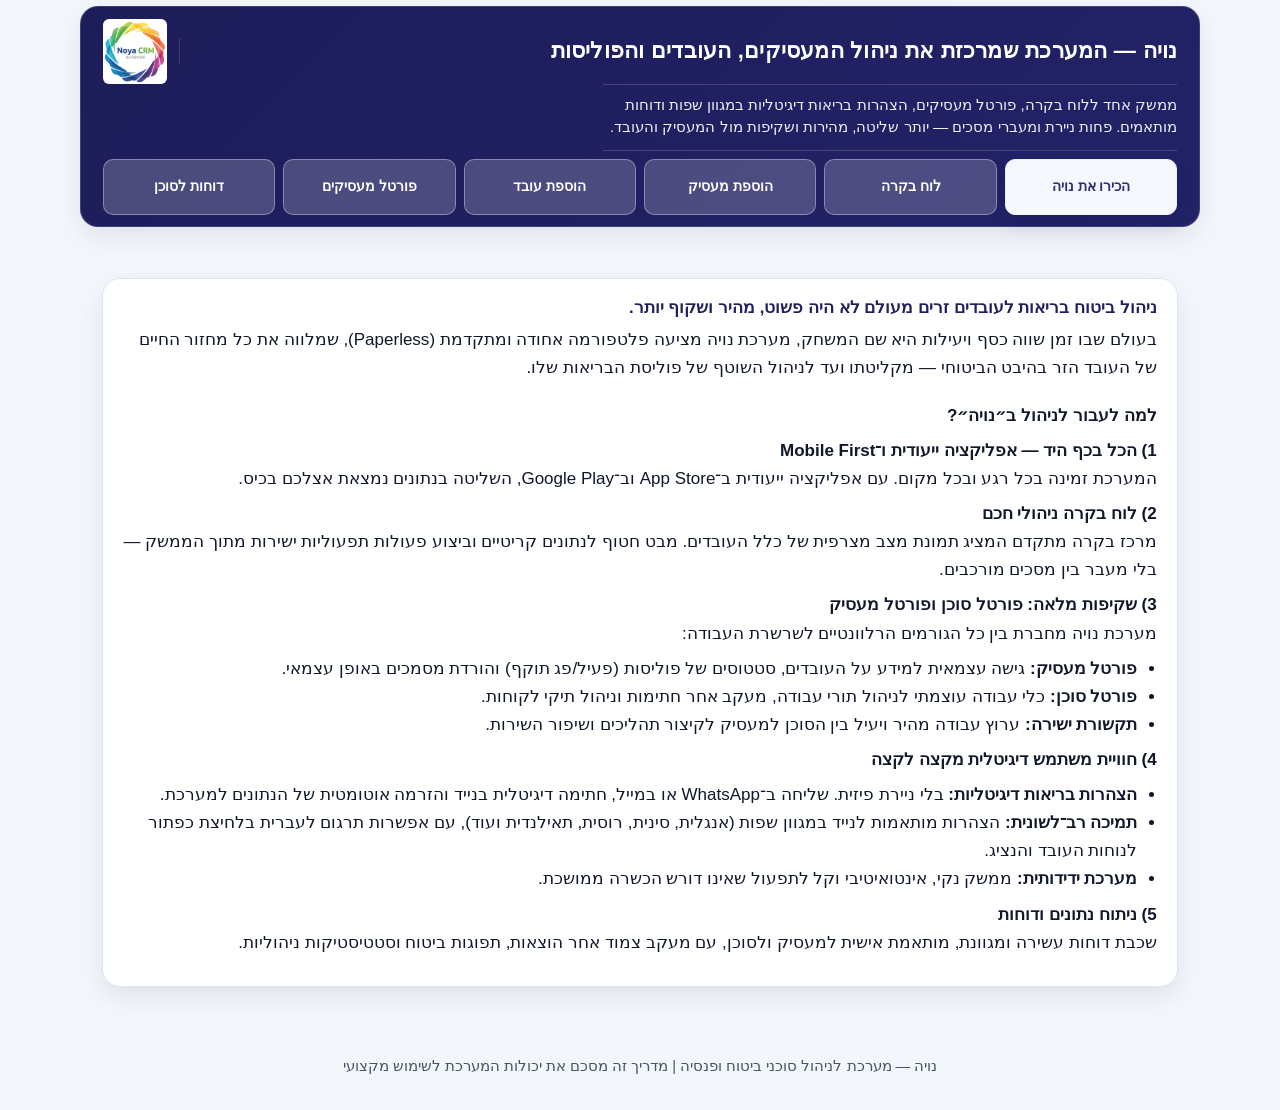
==== commit 836ab150: "Refine the mobile hero layout and hierarchy for clearer branding and readability. This places only t" ====
--- a/index.html
+++ b/index.html
@@ -22,10 +22,10 @@
             >
             <div class="brand-text">
               <h1>נויה — המערכת שמרכזת את ניהול המעסיקים, העובדים והפוליסות</h1>
-              <p class="hero-tagline">ממשק אחד ללוח בקרה, פורטל מעסיקים, הצהרות בריאות דיגיטליות ודוחות מותאמים. פחות ניירת ומעברי מסכים — יותר שליטה, מהירות ושקיפות מול המעסיק והעובד.</p>
             </div>
           </div>
         </div>
+        <p class="hero-tagline">ממשק אחד ללוח בקרה, פורטל מעסיקים, הצהרות בריאות דיגיטליות במגוון שפות ודוחות מותאמים. פחות ניירת ומעברי מסכים — יותר שליטה, מהירות ושקיפות מול המעסיק והעובד.</p>
         <div class="topic-tabs" role="tablist" aria-label="נושאים מרכזיים">
           <button class="topic-tab is-active" type="button" data-target="overview" aria-pressed="true">הכירו את נויה</button>
           <button class="topic-tab" type="button" data-target="dashboard" aria-pressed="false">לוח בקרה</button>
--- a/styles.css
+++ b/styles.css
@@ -259,12 +259,15 @@
 }
 
 .hero-tagline {
-  margin: 0.35rem 0 0;
+  margin: 0.7rem 0 0.35rem;
+  padding: 0.6rem 0 0.7rem;
+  border-top: 1px solid rgba(255, 255, 255, 0.16);
+  border-bottom: 1px solid rgba(255, 255, 255, 0.16);
   font-size: clamp(0.82rem, 2vw, 0.95rem);
   line-height: 1.45;
   color: rgba(255, 255, 255, 0.9);
   font-weight: 500;
-  max-width: 72ch;
+  max-width: 100%;
 }
 
 .topic-value {
@@ -459,6 +462,23 @@
 }
 
 @media (max-width: 480px) {
+  .brand-lockup {
+    flex-direction: row;
+    align-items: center;
+    gap: 0.55rem;
+  }
+
+  .brand-text {
+    border-top: 0;
+    border-inline-end: 1px solid rgba(255, 255, 255, 0.14);
+    padding-top: 0;
+    padding-inline-end: 0.45rem;
+  }
+
+  .brand-logo {
+    width: min(40px, 13vw);
+  }
+
   .topic-tabs {
     grid-template-columns: repeat(2, minmax(0, 1fr));
     gap: 0.45rem;
